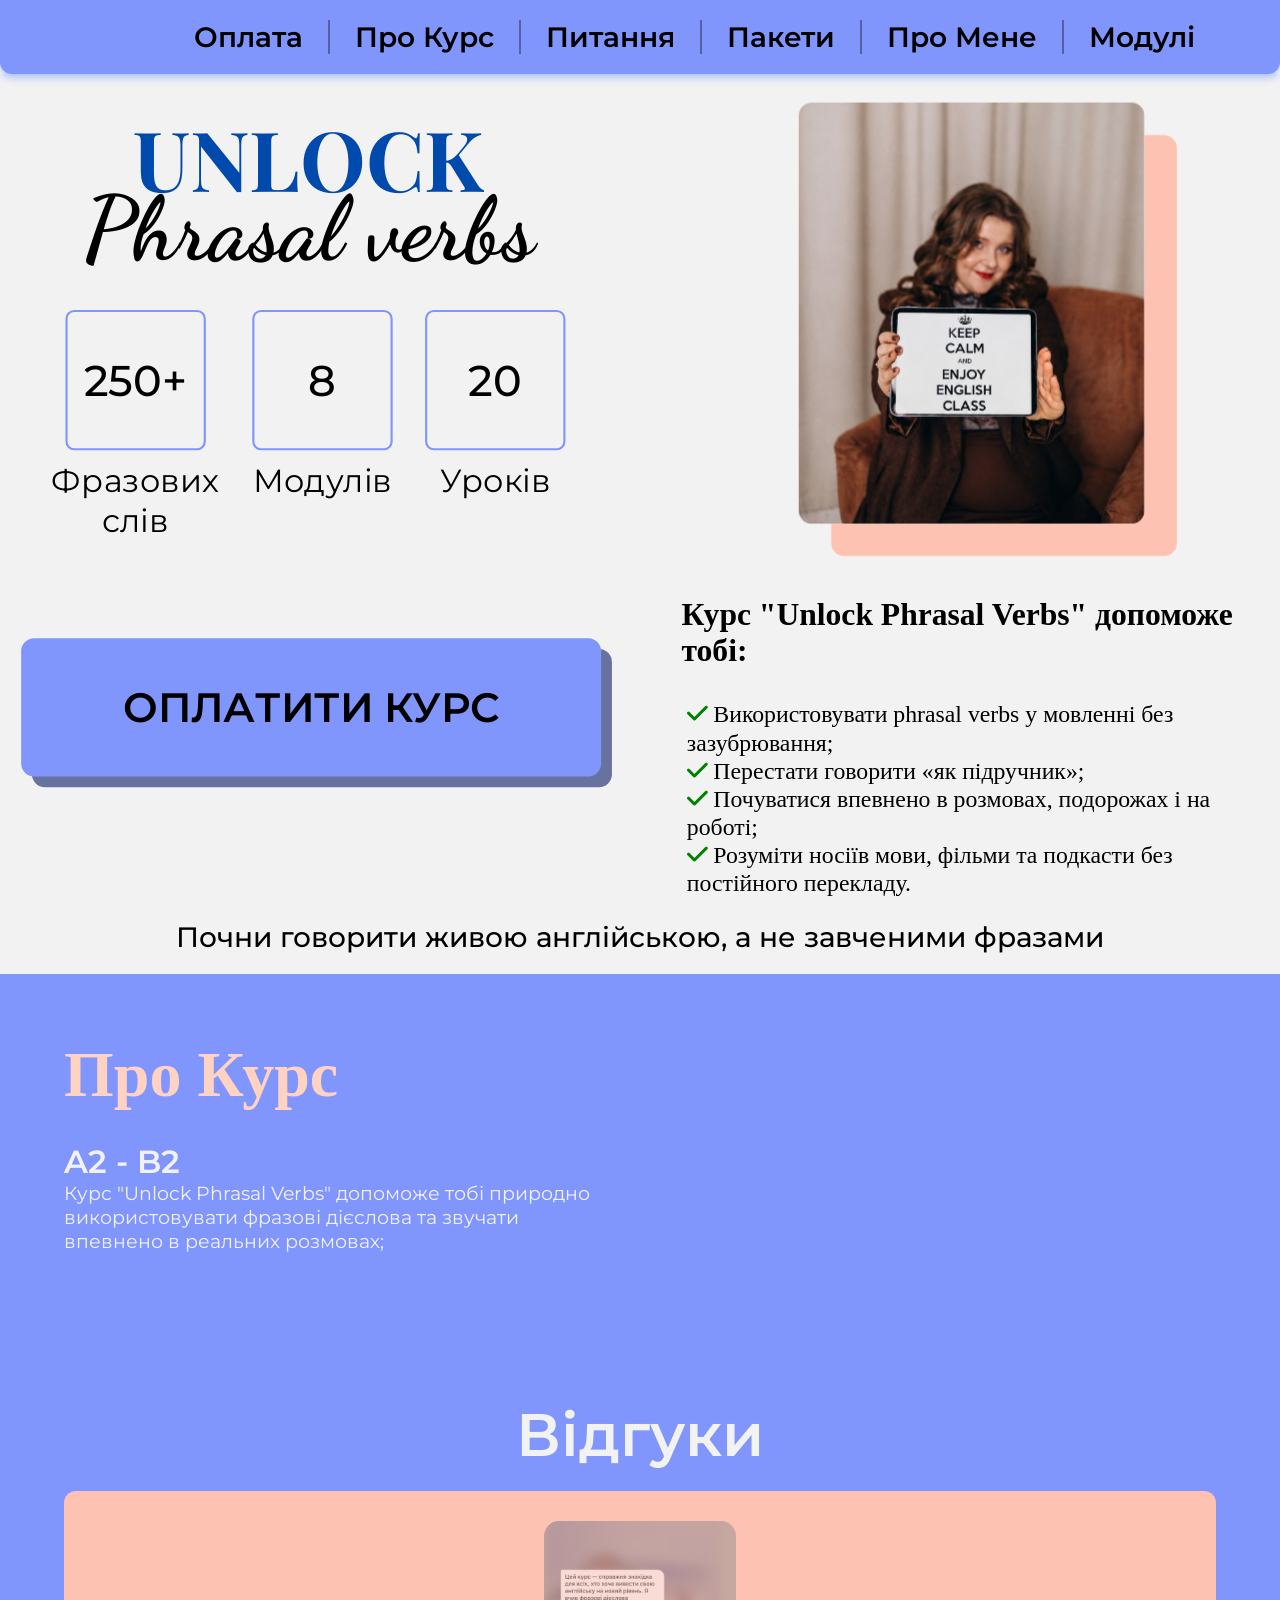
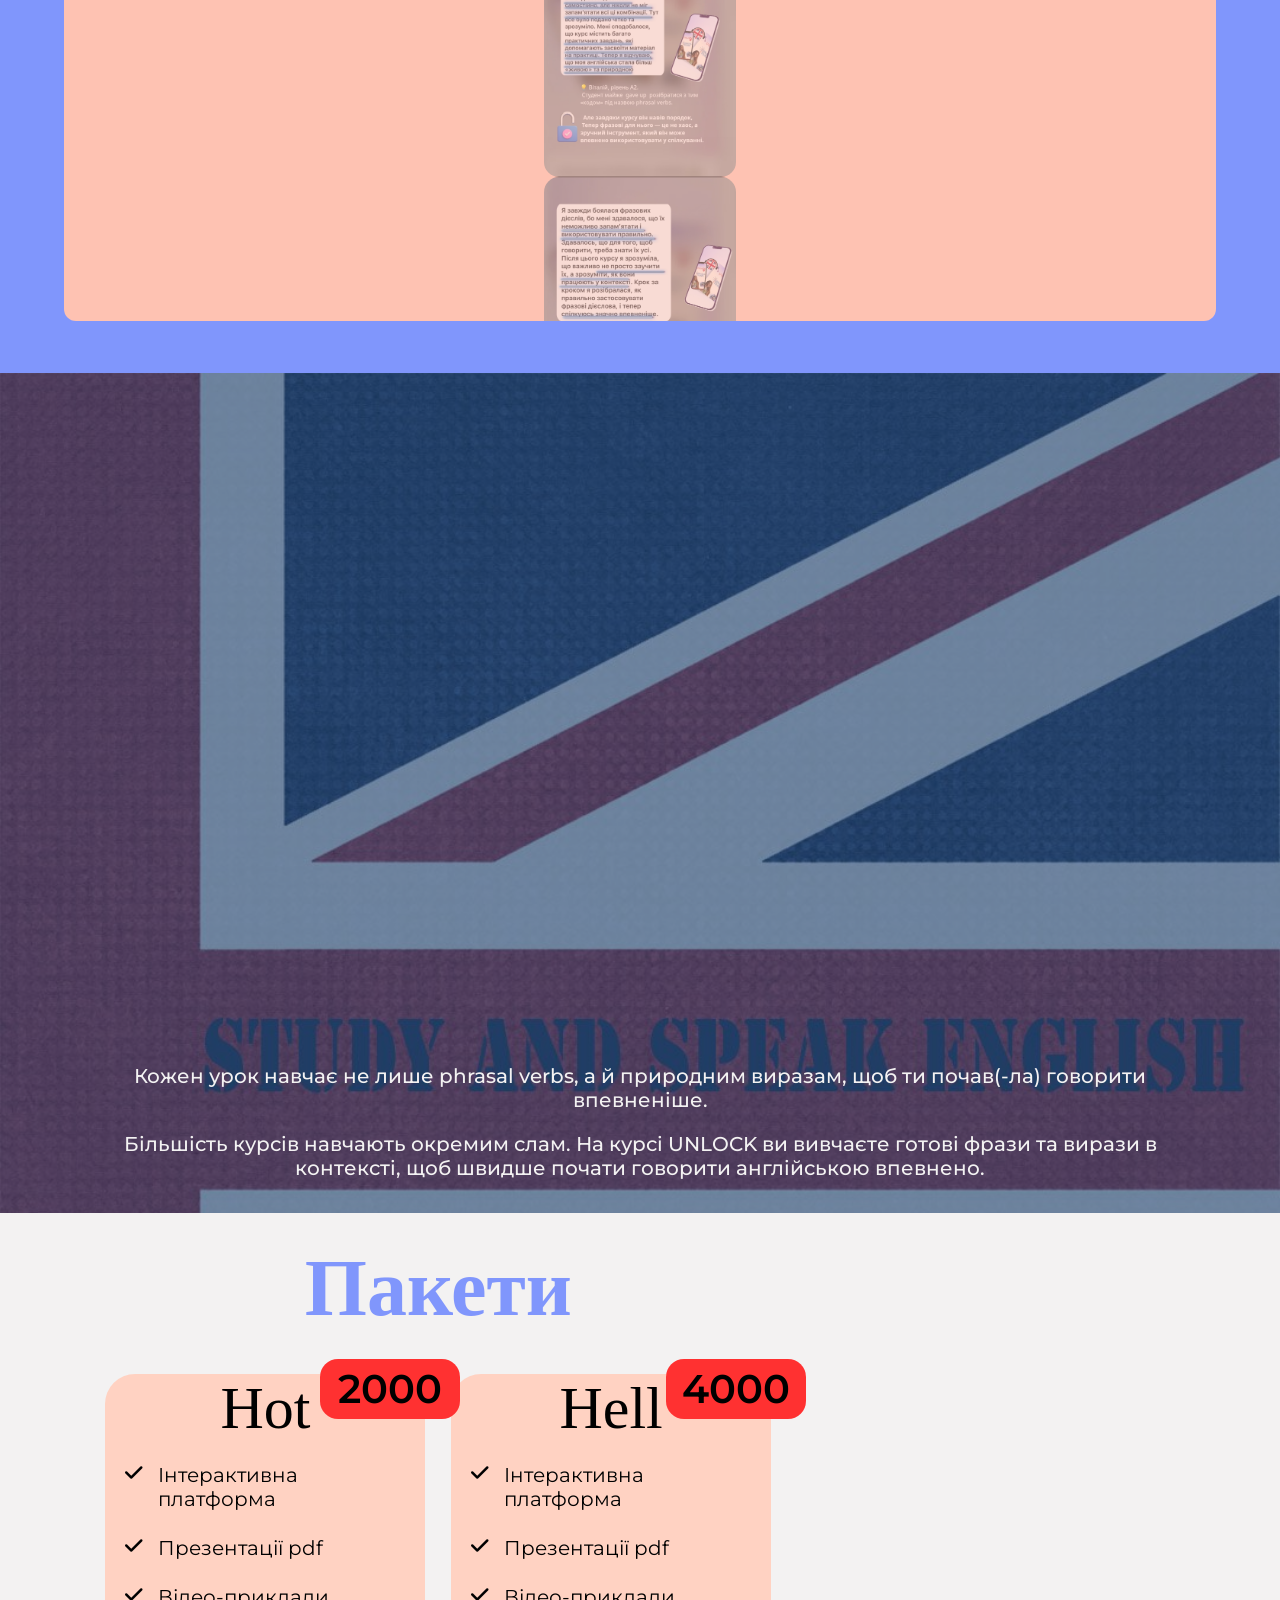
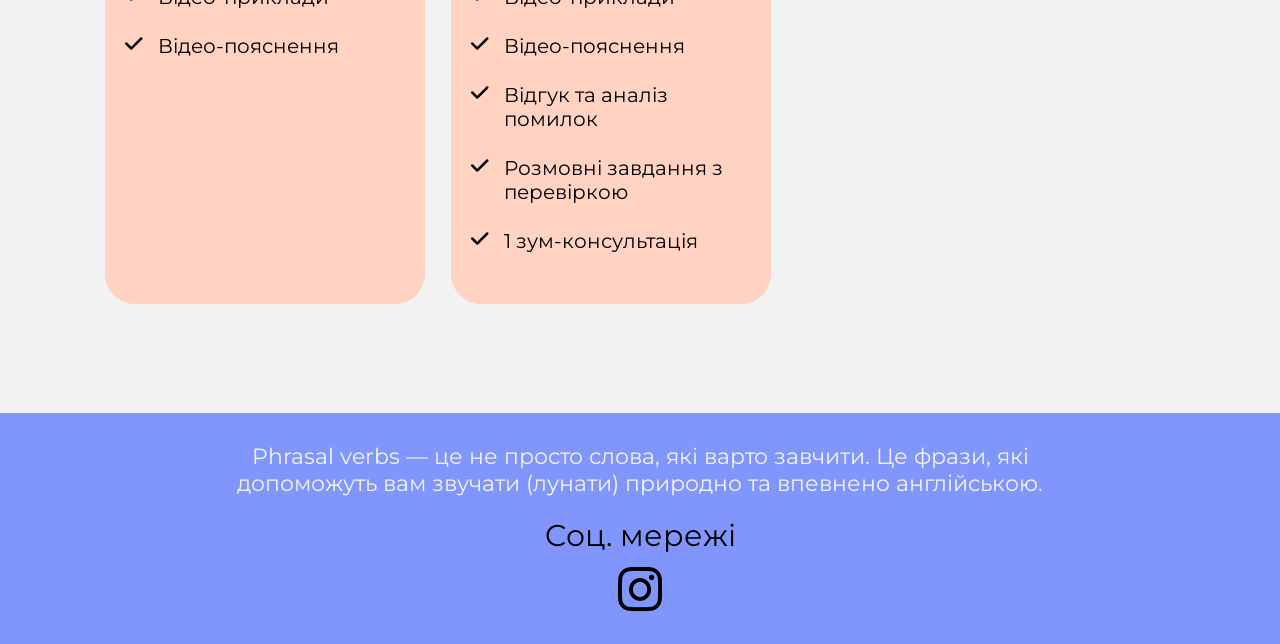
==== index.html @ 9c7db697 "updata" ====
<!DOCTYPE html>
<html lang="en">
    
<head>
  <link rel="stylesheet" href="https://cdnjs.cloudflare.com/ajax/libs/font-awesome/6.5.2/css/all.min.css">
    <meta charset="UTF-8">
    <meta name="viewport" content="width=device-width, initial-scale=1.0">
    <title>UNLOCK</title>
   <link rel="stylesheet" href="style.css">
</head>
<body>
<header> 
  <div class="container"> 
    <nav class="navbar"> 
      <button class="menu-toggle" id="menuToggle"><i class="fa-solid fa-bars"></i></button> 
      <div class="nav-menu" id="navMenu"> 
        <div class="oplata">Оплата</div> 
        <a class="procors" href="#selection2">Про Курс</a> 
        <a class="chastput" href="#selection3">Питання</a> 
        <a class="packet" href="#selection4">Пакети</a> 
        <a href="#" class="promene" id="openModal">Про Мене</a> 
        <a href="#" class="moduli" id="openModal2">Модулі</a> 
      </div> 
    </nav> 
    <div class="menu-overlay"></div>
  </div> 
</header> 


<div class="modal" id="modal"> 
  <div class="modal-content"> 
    <button class="modal-close"><i class="fa-regular fa-circle-xmark"></i></button>
    <div class="nyalo">
    <div class="content-text"> 
      <h1>Про мене:</h1> 
      <p>Мене звати Лариса.</p> 
      <p>І я:</p> 
      <ul> 
        <li>Сертифікований викладач CELTA;</li> 
        <li>Маю 10 років досвіду.</li> 
      </ul> 
    </div> 
    <div class="content-img"> 
      <img src="img/IMG_6283.JPG" alt="photo"> 
    </div> 
    </div>
  </div> 
</div> 
<div class="modal" id="modal2"> 
  <div class="modals-cours">
    <button class="modal-close"><i class="fa-regular fa-circle-xmark"></i></button>
    <h1>Модулі курсу</h1> 
    <div class="ModalPhrasal-verbs"> 
      <div class="L"> 
        <div class="block"> 
          <div class="icon">
            <i class="fa-solid fa-crosshairs"></i>
          </div> 
          <div class="texting"> 
            <p class="zagolovok">Знайомство з Phrasal verbs</p> 
            <ol> 
              <li>What are phrasal verb?</li> 
            </ol> 
          </div> 
        </div> 
        <div class="block"> 
          <div class="icon"><i class="fa-solid fa-people-group"></i></div>
           <div class="texting"> 
            <p class="zagolovok">Socializing</p> 
            <ol> 
              <li>inviting and turning sb down like</li> 
              <li>“Заскочити”</li> <li>Revision</li> 
            </ol> </div> </div> <div class="block"> 
              <div class="icon"><i class="fa-solid fa-bus"></i></div> 
              <div class="texting"> 
                <p class="zagolovok">Transport</p> 
                <ol> 
                  <li>Give me a lift and decrease me there</li> 
                  <li>It drives me crazy</li> <li>Revision</li> 
                </ol> 
              </div> 
            </div> 
            <div class="block"> 
              <div class="icon"><i class="fa-solid fa-plane-departure"></i></div>
               <div class="texting"> 
                <p class="zagolovok">Travelling</p> 
                <ol> 
                  <li>Sick and tired</li> 
                  <li>Hit the road</li> 
                  <li>Get away</li> 
                  <li>Dictionary. Review.</li> 
                </ol> 
              </div> 
            </div> 
          </div> 
          <div class="R"> 
            <div class="block"> 
              <div class="icon"><i class="fa-solid fa-people-carry-box"></i></div> 
              <div class="texting"> 
                <p class="zagolovok">Relationships</p> 
                <ol> 
                  <li>Big day</li> 
                  <li>American perspective</li> 
                  <li>Hit it off</li> 
                  <li>Revision</li> 
                </ol> 
              </div> 
            </div> 
            <div class="block"> 
              <div class="icon"><i class="fa-solid fa-calendar"></i></div> 
              <div class="texting"> 
                <p class="zagolovok">Daily life</p> 
                <ol> 
                  <li>Daily life</li> 
                </ol> 
              </div> 
            </div> 
            <div class="block"> 
              <div class="icon"><i class="fa-solid fa-briefcase"></i></div> 
              <div class="texting"> 
                <p class="zagolovok">Business</p> 
                <ol> 
                  <li>Set up a meeting like a pro</li> 
                  <li>Let’s go over/through it</li> 
                  <li>Do you have a problem?</li> 
                  <li>Let’s call it a day</li> 
                  <li>Revision</li> 
                </ol> 
              </div> 
            </div> 
            <div class="block"> 
              <div class="icon"><i class="fa-solid fa-pen"></i></div> 
              <div class="texting"> 
                <p class="zagolovok">Short test</p> 
                <p class="testi">Тести за модулями та Progress Check</p> 
              </div> 
            </div> 
          </div> 
        </div> 
      </div> 
    </div>

 <section class="hero">
 <div class="div1"> 
  
 <div class="left">
   <div class="title">
    <h1 class="UNLOCK"> UNLOCK </h1>
    <h2 class="Phrasal">Phrasal verbs</h2>
  </div>

    
 <div class="card">
    <div class="slova">
      <div class="num"><p>250+</p></div>
      <p class="tekstnum"> Фразових <br> слів </p>
    </div>
  
    <div class="moduliv"> 
      <div class="num">8</div>
       <p>Модулів</p>
    </div>
   
    <div class="urokiv"> 
      <div class="num">20</div>
       <p>Уроків</p>
    </div>
 </div>
 <button>ОПЛАТИТИ КУРС</button>
</div>
<div class="right">
<div class="photo-box">
    <img src="img/photo_2026-08-03_16-48-29.jpg" alt="photo" class="photo">
</div>

 <div class="dopomoga">
   <h3>Курс "Unlock Phrasal Verbs" допоможе тобі:</h3>
   <p><i class="fa-solid fa-check"></i> Використовувати phrasal verbs у мовленні без зазубрювання;<br>
<i class="fa-solid fa-check"></i> Перестати говорити «як підручник»;<br>
<i class="fa-solid fa-check"></i> Почуватися впевнено в розмовах, подорожах і на роботі;<br>
<i class="fa-solid fa-check"></i> Розуміти носіїв мови, фільми та подкасти без постійного перекладу. </p>
 </div>
</div>
</div> 
<p class="gov">Почни говорити живою англійською, а не завченими фразами</p>
 </section>


<section class="herro" >
 <div class="div2" id="selection2">
<div class="direction">

  <div class="text">
   <h1>Про Курс</h1>
   <p class="AB">A2 - B2</p>
   <p class="cur"> Курс "Unlock Phrasal Verbs" допоможе тобі природно використовувати фразові дієслова та звучати впевнено в реальних розмовах;</p>

   
 </div>


 <div class="rit">

   <div class="gorizont1">

      <div class="kv">
        <p>Не просто вивчай phrasal verbs — проживи їх у захопливих історіях і запам’ятай через контекст.</p>
      </div>
 
      <div class="kv">
        <p>Вчи phrasal verbs у реальному контексті: через діалоги, ситуації та фрази, які ти зможеш використовувати щодня.</p>
      </div>
   </div>
  
   <div class="gorizont2">

      <div class="kv">
       <p>Зрозуміла структура уроків + регулярне повторення, щоб phrasal verbs не просто запам’яталися, а стали твоїм інструментом для впевненого спілкування.</p>
      </div>

      <div class="kv">
       <p>Практичні вправи на зручній інтерактивній платформі аудіювання та розмовні завдання, щоб не просто вивчити phrasal verbs, а почати ними користуватися.</p>
      </div>
   </div>
 </div>
 </div>
    
<div class="vidguk"><p>Відгуки</p></div>
<div class="swiper-container">

    <div class="swiper">

        <div class="swiper-wrapper">

            <div class="swiper-slide">
                <img src="img/photo_2026-08-04_15-45-41.jpg" alt="photo">
            </div>

            <div class="swiper-slide">
                <img src="img/photo_2026-08-04_15-45-45.jpg" alt="photo">
            </div>

            <div class="swiper-slide">
                <img src="img/photo_2026-08-04_15-45-48.jpg" alt="photo">
            </div>

            <div class="swiper-slide">
                <img src="img/photo_2026-08-04_15-45-51.jpg" alt="photo">
            </div>

            <div class="swiper-slide">
                <img src="img/photo_2026-08-04_15-45-54.jpg" alt="photo">
            </div>

            <div class="swiper-slide">
                <img src="img/photo_2026-08-04_15-45-57.jpg" alt="photo">
            </div>

            <div class="swiper-slide">
                <img src="img/photo_2026-08-04_15-45-59.jpg" alt="photo">
            </div>

            <div class="swiper-slide">
                <img src="img/photo_2026-08-04_15-46-02.jpg" alt="photo">
            </div>

        </div>

        <div class="swiper-pagination"></div>

        <div class="swiper-button-prev"></div>
        <div class="swiper-button-next"></div>

    </div>

</div>

<div class="image-overlay">
    <img src="" id="bigImage">
</div>


 </div> 
</section>

<section class="banner">
 <div class="overlay" id="selection3">
 
  <p class="chasti">Питання - Відповідь</p>

   <div class="pitanna">
    
    
       <div class="leftt">
          

          <p class="vopros">❓ Скільки триває курс?</p>
           <p class="otvet">Ти сам(-а) обираєш темп навчання. Хтось проходить курс за кілька тижнів, а хтось навчається поступово, поєднуючи його з роботою чи навчанням. </p>
          <p class="vopros"> ❓ Чи буде доступ назавжди?</p>
           <p class="otvet">Доступ до курсу 1 рік . Усі матеріали курсу можна завантажити, щоб мати їх під рукою навіть без доступу до платформи.</p>
          <p class="vopros">❓ Який рівень потрібен?</p>
           <p class="otvet">Курс створений для студентів рівня A2–B2. Якщо ти вже знаєш базову граматику, але хочеш звучати природніше та впевненіше, цей курс для тебе.</p>
          </div>

      <div class="rightt">
        <p class="vopros">❓ Чи можна навчатися з телефону?📱 </p>
         <p  class="otvet">Так!  Ви можете проходити навчання зі смартфона у будь-який зручний час. Усі уроки, відео та навчальні матеріали доступні з мобільного пристрою, тож ви зможете навчатися вдома, у дорозі чи під час перерви.</p>
        <p class="vopros">❓Чим цей курс відрізняється від звичайного списку phrasal verbs?</p>
         <p  class="otvet">Менше зубріння — більше живої англійської.</p> 
         <p  class="otvet">Кожне фразове дієслово подається в контексті, із прикладами, поширеними помилками, асоціаціями та практичними вправами, щоб ти почав(-ла) використовувати його в мовленні.</p> 

      </div>
   </div>

   <div class="otdelno">
    <p>Кожен урок навчає не лише phrasal verbs, а й природним виразам, щоб ти почав(-ла) говорити впевненіше. </p>
     <p>Більшість курсів навчають окремим слам. На курсі UNLOCK ви вивчаєте готові фрази та вирази в контексті, щоб швидше почати говорити англійською впевнено.</p>
  </div>


 </div>
</section>


<section class="dominoshka">
  <div class="div3" id="selection4">
    
<div class="paketiki">
  <h1>Пакети</h1>
 
  <div class="hothell">

  <div class="relative"> 
   <div class="number">
        <p>2000</p>
      </div>
 
    <div class="cart">
     
    <p class="nazvanie">Hot</p>

    <ul class="spisok">
      <li><i class="fa-solid fa-check"></i>Інтерактивна платформа</li>
      <li><i class="fa-solid fa-check"></i>Презентації pdf</li>
      <li><i class="fa-solid fa-check"></i>Відео-приклади</li>
      <li><i class="fa-solid fa-check"></i>Відео-пояснення</li>
  
    </ul>
    </div>
</div>


  <div class="relative">
  <div class="number">
        <p>4000</p>
      </div>

      <div class="cart">
      
    <p class="nazvanie">Hell</p>

    <ul class="spisok">
      <li><i class="fa-solid fa-check"></i>Інтерактивна платформа</li>
      <li><i class="fa-solid fa-check"></i>Презентації pdf</li>
      <li><i class="fa-solid fa-check"></i>Відео-приклади</li>
      <li><i class="fa-solid fa-check"></i>Відео-пояснення</li>
      <li><i class="fa-solid fa-check"></i>Відгук та аналіз помилок</li>
      <li><i class="fa-solid fa-check"></i>Розмовні завдання з перевіркою</li>
      <li><i class="fa-solid fa-check"></i>1 зум-консультація</li>
    </ul>
  </div>
</div>


  </div>
</div>

  <div class="pidhod">
   <p>Підходить для:</p>
   <ul>
     <li>Тих, хто хоче<span> вільніше говорити та краще розуміти англійську</span> в реальному житті;</li>
     <li>✈️  Тих, хто живе або планує жити в англомовній країні і хоче впевнено спілкуватися в повсякденних ситуаціях; </li>
     <li>🌍 Тих, хто любить подорожувати й хоче перестати перекладати кожне речення в голові, натомість почати говорити легко й природно;</li>
     <li>Тих, хто хоче розуміти й використовувати фразові дієслова без зубріння.</li>
   </ul>

  </div>


  </div>
</section>

  <footer>
    <p class="kinej">Phrasal verbs — це не просто слова, які варто завчити. Це фрази, які допоможуть вам звучати (лунати) природно та впевнено англійською.</p>
    <p class="social">Cоц. мережі</p>
<a href="https://www.instagram.com/english_with_larka?igsh=MWYyb3pnY2UweHJxdQ%3D%3D&utm_source=qr"><i class="fa-brands fa-instagram"></i></a>

  </footer>

</div> 
<link
  rel="stylesheet"
  href="https://cdn.jsdelivr.net/npm/swiper@12/swiper-bundle.min.css"
/>
<script src="https://cdn.jsdelivr.net/npm/swiper@12/swiper-bundle.min.js"></script>

<script>
const modals = document.querySelectorAll('.modal');
const closeButtons = document.querySelectorAll('.modal-close');

closeButtons.forEach(button => {
    button.addEventListener('click', () => {
        const modal = button.closest('.modal');
        modal.style.display = 'none';
    });
});
</script>





<script src="script.js"></script>
</body>

</html>
---- style.css ----
html {
    scroll-behavior: smooth;
}
html,
body {
    overflow-x: clip;
}

@font-face {
  font-family: "Playfair";
    src: url("fonts/PlayfairDisplay-VariableFont_wght.ttf") format("truetype");
}
@font-face{
  font-family:"Arizonia"; 
  src: url("fonts/Arizonia-Regular.ttf") format("truetype");
}
@font-face {
    font-family:"KolkerBrush" ;
    src: url("fonts/KolkerBrush-Regular.ttf") format("truetype");
}
@font-face {
    font-family:"DancingScript" ;
    src: url("fonts/DancingScript-VariableFont_wght.ttf") format("truetype");
}
@font-face {
    font-family:"Montserrat";
    src: url("fonts/Montserrat-VariableFont_wght.ttf") format("truetype");
}

*{
        margin: 0;
        padding: 0;
        box-sizing: border-box;
}

.container{
    max-width: 1200px;
    margin: 0 auto;
    padding: 0 20px;
    
}



header {
 z-index: 2000;   
 width: 100%;   
 background-color: #8096fc;
 position: sticky;
 top: 0;
 box-shadow:0 3px 10px #a1b7f9 ;
border-radius: 0 0 12px 12px;
}

.navbar {
    width: 100vw;
    margin-left: calc(50% - 50vw);
    padding: 20px 60px;
    
    font-family: "Montserrat";
    font-weight: 600;
    font-size: 28px;

    display: flex;
    justify-content: flex-end;
    align-items: center;
}
.procors{
text-decoration: none;
color: #000;
}
.chastput{
text-decoration: none;
color: #000;    
}
.packet{
text-decoration: none;
color: #000;        
}
.promene{
text-decoration: none;
color: #000;      
}
.moduli{
text-decoration: none;
color: #000;       
}
.nav-menu a,
.nav-menu .oplata {
    padding: 0 25px;
    border-left: 2px solid rgba(0, 0, 0, 0.35);
    transition: color 0.25s ease, text-shadow 0.25s ease;
}
.nav-menu a:hover,
    .nav-menu .oplata:hover {
        color: #004aad;
        text-shadow: 0 0 8px rgba(0, 74, 173, 0.35);
    }
.nav-menu .oplata {
    border-left: none;
}

.modals-cours{
    box-sizing: border-box;
    width: 1000px;
    max-width: calc(100vw - 40px);

    background-color: #004aad;
    padding: 30px 70px;
    border-radius: 20px;

    display: flex;
    flex-direction: column;
    gap: 30px;

    max-height: calc(100vh - 40px);
    overflow-y: auto;
}
.modals-cours h1{
color: #ffd2c2;   
font-family: none; 
font-size: clamp(40px, 5vw, 80px);

}
.ModalPhrasal-verbs{
display: flex;
justify-content: space-between;
color: #f3f2f2;

}
.L,
.R{
display: flex;  
flex-direction: column;    
gap: 20px;  
width: 48%;  
}
.block{
display: flex; 
justify-content: space-between;   
align-items: center;
gap: 20px;
}
.icon{
flex-shrink: 0;
font-size: 50px;
}
.testi{
font-weight:400;     
}
.texting {
flex: 1;
}
.zagolovok{
font-size: clamp(20px, 2vw, 30px);
font-weight:700;
}
.texting ol{
font-size: clamp(16px, 1.5vw, 20px);    
font-weight:400;  
padding-left: 30px; 
}
@media (max-width: 900px) { 
    .modals-cours { 
        width: 100%; 
        max-width: 500px; 
        max-height: calc(100vh - 20px); 
        padding: 20px; 
        border-radius: 16px; 
        gap: 20px; 
        overflow-y: auto; 
    } 
    .modals-cours h1 { 
        font-size: 38px; 
        margin: 0; 
        text-align: left; 
    }  
    .ModalPhrasal-verbs { 
        display: flex; 
        flex-direction: column; 
        justify-content: flex-start; 
        align-items: stretch; 
        gap: 20px; 
        color: #f3f2f2; 
    } 
    .L, .R { 
        width: 100%; 
        display: flex; 
        flex-direction: column; 
        gap: 20px; 
    } 
    .block { 
        width: 100%; 
        display: flex; 
        justify-content: flex-start; 
        align-items: flex-start; 
        gap: 12px; 
    } 
        .icon { 
            flex-shrink: 0;
            font-size: 28px; 
            width: 35px; 
            text-align: center; 
        } 
        .texting { 
            flex: 1; 
            min-width: 0; 
        } 
        .zagolovok { 
            font-size: 21px; 
            margin: 0 0 6px; 
        } 
        .texting ol { 
            font-size: 17px; 
            margin: 0;
             
            padding-left: 20px; 
        } 
        .testi { 
            font-size: 17px;
             margin: 0; } }



.modal{
    position: fixed;
    inset: 0;

    background-color: rgba(0, 0, 0, 0.4);
    backdrop-filter: blur(8px);

    display: none;

    justify-content: center;
    align-items: center;

    z-index: 3000;

  
    padding: 20px;
    box-sizing: border-box;
    
}
.modal-content {
    box-sizing: border-box;
    width: 1000px;

    background-color: #004aad;
    max-width: calc(100vw - 40px);
    max-height: calc(100vh - 40px);

    padding: 50px 80px;
    border-radius: 20px;

    position: relative;

    display: flex;
    justify-content: space-between;
    align-items: center;

    overflow-y: auto;
}
.modal-content img {
    width: 100%;
    max-width: 400px;
    height: auto;
    border-radius: 15px;
    box-shadow: 20px 20px 0 #ffd2c2;
}
.content-text h1 {
    font-family: none;
    color: #ffd2c2;
    font-size: 80px;
    padding-bottom: 60px;
}
.content-text p {
    font-size: 40px;
    color: #f3f2f2;
    font-weight: 500;
}
.content-text li {
    font-size: 40px;
    color: #f3f2f2;
    font-weight: 400;
    padding: 15px;
    padding-left: 10px;
}
.content-text ul {
    margin-left: 40px;
}
    .nyalo{
        display: flex;
        justify-content: space-between;
         padding: 30px;
    }
.menu-toggle {
    display: none;
}
.nav-menu {
    display: flex;
    align-items: center;
    gap: 0;
}
.menu-overlay {
    display: none;
}
.menu-toggle:hover,
.menu-toggle:active {
    transform: none;
    box-shadow: none;
    background: none;
}
@media (max-width: 900px) {
    .navbar {
        justify-content: flex-end;
        padding: 15px 30px;
    }
    .menu-toggle {
        display: block;
        background: none;
        border: none;
        box-shadow: none;
        width: auto;
        height: auto;
        margin: 0;
        padding: 0;
        font-size: 30px;
        color: #000;
        cursor: pointer;
        z-index: 4000;
    }
   .nav-menu {
    position: fixed;
    top: 0;
    right: 0;
    left: auto;

    width: 280px;
    max-width: 85vw;
    height: 100vh;

    box-sizing: border-box;

    background-color: #8096fc;

    display: flex;
    flex-direction: column;
    align-items: stretch;

    gap: 0;
    padding: 100px 30px 30px;

    z-index: 3500;

    transform: translateX(100%);
    transition: transform 0.35s ease;

    overflow-y: auto;
}
.nav-menu a,
.nav-menu .oplata {
    width: 100%;
    padding: 18px 0;
    border-left: none;
    border-bottom: 2px solid rgba(0, 0, 0, 0.35);
}
.nav-menu .oplata {
    border-bottom: 2px solid rgba(0, 0, 0, 0.35);
}
.nav-menu .moduli {
    border-bottom: none;
}
    .nav-menu.active {
        transform: translateX(0);
    }
    .menu-overlay {
        display: block;
        position: fixed;
        inset: 0;

        background: rgba(0, 0, 0, 0.45);

        opacity: 0;
        visibility: hidden;

        transition: 0.35s ease;

        z-index: 3000;
    }
    .menu-overlay.active {
        opacity: 1;
        visibility: visible;
    }
}
@media (max-width: 900px) {
    .modal {
        padding: 10px;
    }
    .modal-content {
        width: 100%;
        max-width: 500px;
        max-height: calc(100vh - 20px);

        padding: 20px;
        border-radius: 16px;

        display: block;
        overflow-y: auto;
    }
    .content-text h1 {
        font-size: 42px;
        padding-bottom: 15px;
        margin: 0;
        display: inline-block;
    }
    .modal-content img {
        width: 100%;
        max-width: 400px;
        height: auto;
        object-fit: cover;

        border-radius: 10px;
        box-shadow: 8px 8px 0 #ffd2c2;
    }
    .content-img {
        width: 100%;
        display: flex;
        justify-content: center;
        margin: 20px 0;
    }
    .content-text p {
        font-size: 21px;
        margin: 10px 0;
    }
    .content-text li {
        font-size: 19px;
        padding: 5px 0;
    }
    .content-text ul {
        margin-left: 15px;
        padding-left: 20px;
    }
    .nyalo{
    gap: 20px;    
    }
}
@media (max-width: 500px) and (orientation: portrait) {
    .modal {
        padding: 8px;
    }
    .modal-content {
        max-height: calc(100vh - 16px);
        padding: 15px;
    }
    .content-text h1 {
        font-size: 34px;
    }
    .modal-content img {
        width: auto;
        height: 600px;
        box-shadow: 6px 6px 0 #ffd2c2;
         padding: 30px;
    }
.nyalo {
    display: flex;
    justify-content: space-between;
    align-items: center;
    gap: 60px;
    width: 100%;
}
.content-text {
    flex: 1;
    min-width: 0;
}
.content-img {
    flex: 0 1 450px;
    display: flex;
    justify-content: center;
    align-items: center;
}
.modal-content img {
    display: block;

    width: 100%;
    max-width: 450px;
    height: auto;

    border-radius: 15px;
    box-shadow: 20px 20px 0 #ffd2c2;

    object-fit: cover;
}
    .content-text p {
        font-size: 18px;
    }
    .content-text li {
        font-size: 17px;
        padding: 4px 0;
    }
    .content-text ul {
        margin-left: 5px;
        padding-left: 18px;
    }
}
@media (max-width: 900px) and (orientation: landscape) {

    .modal {
        padding: 8px 15px;
    }

    .modal-content {
        max-height: calc(100vh - 16px);
        padding: 15px 25px;
    }

    .content-text h1 {
        font-size: 36px;
        padding-bottom: 10px;
    }

    .modal-content img {
        width: 90px;
        height: 110px;
    }

    .content-text p {
        font-size: 19px;
        margin: 6px 0;
    }

    .content-text li {
        font-size: 17px;
        padding: 3px 0;
    }
}
.modal {
    animation: modalBg 0.3s ease;
}

.modal-content,
.modals-cours {
    animation: modalOpen 0.35s ease;
}
@keyframes modalBg {
    from {
        opacity: 0;
    }
    to {
        opacity: 1;
    }
}
@keyframes modalOpen {
    from {
        opacity: 0;
        transform: scale(0.92);
    }

    to {
        opacity: 1;
        transform: scale(1);
    }
}


.modal-content,
.modals-cours {
    position: relative;
}

.modal-close {
    position: absolute;
    top: 20px;
    right: 20px;

    width: 45px;
    height: 45px;

    padding: 0;
    margin: 0;

    border: none;
    background: transparent;
    box-shadow: none;

    color: #ffd2c2;
    font-size: 42px;
    font-weight: 300;
    line-height: 45px;

    cursor: pointer;

    z-index: 20;

    transition: 
        color 0.2s ease,
        transform 0.2s ease;

}

.modal-close:hover {
    color: #ffffff;
    transform: rotate(90deg);
    box-shadow: none;
}
.modals-cours {
    position: relative;
}

.modal-content {
    position: relative;
}
@media (max-width: 900px) {
    .modal-close {
        top: 8px;
        right: 10px;

        width: 40px;
        height: 40px;

        font-size: 32px;
    }
}





.div1 {
    width: 100%;
    max-width: 1800px;
    margin: 0 auto;
    padding: 0 clamp(30px, 5vw, 100px);
    box-sizing: border-box;

    display: grid;
    grid-template-columns: minmax(0, 1fr) minmax(0, 1fr);
    align-items: start;
    gap: clamp(50px, 6vw, 120px);
}
.hero{
background-color: #f3f2f2;   
min-height: 100vh;
position: relative;
} 
.left {
    display: flex;
    flex-direction: column;
    align-items: center;
}

.right {
    display: flex;
    flex-direction: column;
    align-items: center;
    gap: clamp(25px, 3vw, 50px);
}
.left,
.right {
    width: 100%;
    min-width: 0;
    box-sizing: border-box;
}
.num{
 width: 130px;
 height: 130px;  

font-family: "Montserrat" ;  
font-size:40px;
font-weight: 500;

border:2px solid #8096fc;
border-width:2px;    
border-radius: 8px;  



 display: flex;
    justify-content: center;
    align-items: center;

}
.card {
    font-family: "Montserrat" ;  
    width: 100%;
    display: flex;
    justify-content: center;
    gap: 30px;
    margin-left: 0;
    margin-top: 25px;

    animation: cardFromLeft 1s ease-out both;
}
@keyframes cardFromLeft {
    from {
        opacity: 0;
        transform: translateX(-50px) scale(0.97);
    }

    to {
        opacity: 1;
        transform: translateX(0) scale(1);
    }
}
.slova,
.moduliv,
.urokiv {
    display: flex;
    flex-direction: column;
    align-items: center;
}
.tekstnum,
.moduliv p,
.urokiv p {
    margin-top: 10px;
    text-align: center;
    font-size: 30px;
}
.title {
    width: 100%;
    text-align: center;
}
.UNLOCK {
    width: 100%;
    margin-left: 0;
    margin-top: 0px;

    font-family: "Playfair";
    font-size: clamp(70px, 6vw, 110px);
    color: #004aad;

    display: block;
    text-align: center;
}
.Phrasal {
    width: 100%;
    margin-top: -35px;

    font-family: "DancingScript";
    font-size: clamp(75px, 6.5vw, 120px);

    text-align: center;
}
.dopomoga{
display: flex;
justify-content: flex-start;
flex-direction: column;

margin-left: 0px;
margin-top: 30px;

font-size: 25px;
}
.dopomoga p{
    font-size:22px ;
    margin-left: 5px;
   
}
.dopomoga i{
color: green; 

}
.dopomoga h3{
padding-bottom: 30px;    
}
button{
  background-color: #8096fc;  
  border: none;
  border-radius: 12px;
  box-shadow: 10px 10px 0 #68729f ;

  transition: 0.25s ease;

 display: flex;

 text-align: center;
 align-items: center;
 justify-content: center;


 font-weight: 600;
 font-family: "Montserrat" ;  

    width: min(42vw, 650px);
    height: clamp(110px, 10vw, 160px);
    font-size: clamp(35px, 3vw, 55px);

margin-top: 90px;
margin-left: 5px;
 
}
button:hover {
    transform: translateY(-4px);
    box-shadow: 10px 14px 0px #68729f;
    
}
button:active{
 transform: translateY(4px);
  box-shadow: 4px 4px 0px #68729f;
}
.photo-box {
    width: auto;
    min-height: 0;
    background: none;
    display: flex;
    justify-content: center;
    align-items: center;
    position: relative;
}

.photo {
    width: clamp(320px, 24vw, 450px);
    height: clamp(390px, 29vw, 540px);
    object-fit: cover;
    border-radius: 12px;
    position: relative;
    z-index: 1;
    transform: none;
    box-shadow: 30px 30px 0 #fec2b2;
}
.gov{
    font-family: "Montserrat";
    font-size: 35px;
    font-weight: 500;

    margin: 30px 30px 20px;
    text-align: left;
}  




.herro {
    position: relative;
    background-color: #8096fc;
    padding: clamp(50px, 5vw, 80px) 0 clamp(40px, 4vw, 60px);
}
.div2 {
    scroll-margin-top: 100px;
    width: 100%;
    max-width: 1800px;
    margin: 0 auto;
    padding: 0 clamp(30px, 5vw, 100px);
    box-sizing: border-box;
}
.direction {
    display: flex;
    justify-content: space-between;
    align-items: flex-start;
    gap: clamp(50px, 6vw, 120px);
}
.text {
    flex: 1;
    min-width: 0;
}
.text h1 {
    color: #ffd2c2;
    font-size: clamp(60px, 5vw, 90px);
}
.AB {
    font-family: "Montserrat";
    color: #f3f2f2;
    font-size: clamp(30px, 2.5vw, 45px);
    font-weight: 600;
    padding-top: 30px;
}
.cur {
    font-family: "Montserrat";
    font-size: clamp(18px, 1.5vw, 24px);
    color: #f3f2f2;
}
.rit {
    flex: 1;
    min-width: 0;
    display: flex;
    flex-direction: column;
    gap: clamp(10px, 1vw, 20px);

    opacity: 0;
    transform: translateX(60px);
    transition: opacity 1.2s ease, transform 1.2s ease;
}
.rit.show {
    opacity: 1;
    transform: translateX(0);
}
.kv {
    flex: 1;
    width: auto;
    min-height: clamp(150px, 12vw, 190px);
    box-sizing: border-box;

    border: 2px solid #004aad;
    border-radius: 12px;

    background-color: #004aad;
    color: #f3f2f2;

    font-family: "Montserrat";
    font-size: clamp(14px, 1.1vw, 18px);

    padding: clamp(15px, 1.5vw, 25px);

    display: flex;
    align-items: center;
    justify-content: center;
    text-align: center;
}
.gorizont2,
.gorizont1 {
    display: flex;
    gap: clamp(10px, 1vw, 20px);
}
.spani{
font-weight: 600;    
}
.vidguk{
  font-family: "Montserrat" ;  
 font-size: 60px;     
 color: #f3f2f2; 
 font-weight: 600;  
 display: flex;
 justify-content: center;
 padding-top: 40px;
}
.swiper,
.swiper-wrapper,
.swiper-slide{
    overflow:visible !important;
}
.swiper {
    width: 100%;
    max-width: 1300px;
    height: 400px;
    overflow: visible;
    box-sizing: border-box;
    margin:auto 0;

}
.swiper-wrapper { 
    align-items: center; 
    
}
.swiper-container {
    width: min(100%, 1300px);
    border-radius: 12px;
    background-color: #fec2b2;

    margin: 20px auto 0;
    padding-top: 30px;
    overflow: hidden;
}
.swiper-slide{
    display: flex;
    justify-content: center;
    align-items: flex-start;
    transition: .4s;
    opacity: .5;

}
.swiper-slide-active{
    opacity: 1;
    z-index: 2;
}
.swiper-slide-active img{
 transform: scale(1.12) translateY(-10px);
     transform-origin:center center;
}
.swiper-slide img {
    width: clamp(180px, 15vw, 240px);
    height: clamp(240px, 20vw, 310px);
    object-fit: cover;
    object-position: center;
    border-radius: 15px;
    transition: .4s;
}
.active-image {
    position: fixed;
    top: 50%;
    left: 50%;
    transform: translate(-50%, -50%) scale(1.4);
    z-index: 1000;
}
.blur {
    position: fixed;
    inset: 0;
    backdrop-filter: blur(12px);
    background: rgba(0,0,0,.5);
}
.image-overlay{
    position: fixed;
    inset: 0;
    display: none;
    justify-content: center;
    align-items: center;
    background: rgba(0,0,0,.5);
    backdrop-filter: blur(10px);
    z-index: 1000;
}
.image-overlay img{
    max-width: 80%;
    max-height: 80%;
    border-radius: 20px;
}
@media (max-width: 1200px) {
    .div2 {
        width: 100%;
        max-width: none;
        padding: 40px clamp(20px, 5vw, 60px);
    }
    .direction {
        flex-direction: column;
        align-items: center;
        gap: 45px;
    }
    .text {
        width: 100%;
        text-align: center;
    }
    .text h1 {
        font-size: clamp(55px, 9vw, 85px);
    }
    .AB {
        font-size: clamp(28px, 5vw, 40px);
        padding-top: 20px;
    }
    .cur {
        font-size: clamp(17px, 3vw, 22px);
    }
    .rit {
        width: 100%;
    }
    .gorizont1,
    .gorizont2 {
        width: 100%;
        display: flex;
        gap: clamp(12px, 3vw, 25px);
    }
    .kv {
        width: 50%;
        min-height: clamp(140px, 20vw, 190px);
        font-size: clamp(14px, 2vw, 18px);
        padding: clamp(15px, 3vw, 25px);
    }
    .vidguk {
        font-size: clamp(40px, 7vw, 60px);
        padding-top: 30px;
    }
    .swiper-container {
        width: 100%;
        max-width: 100%;
    }
    .swiper {
        width: 100%;
        max-width: 100%;
    }
}
@media (max-width: 600px) {
    .swiper {
        width: 100%;
        height: 300px;
    }

    .swiper-slide {
        width: 100% !important;
    }

    .swiper-slide img {
        width: 200px;
    }
}
.swiper-slide {
    display: flex !important;
    justify-content: center !important;
    align-items: center !important;
}

.swiper-slide img {
    margin: 0 !important;
    position: static !important;
}




.banner{
  background-image: url("img/c97ebd57f34691aad89e3b6593318b73.jpg"); 
  background-size: cover;
  background-position: 30% top;
  min-height: 840px;
  position: relative;
}
.overlay{
    position: absolute;
    inset: 0;

    background-color:rgba(20, 59, 111, 0.6);

    color: #f3f2f2;
    font-family: "Montserrat" ;  
    font-size: 15px;
   
    padding: 70px 40px;

    scroll-margin-top: 70px;
}
.chasti{
    padding: 0 50px;
    padding-bottom: 20px;

    font-size: 70px;
    font-family: none;
    font-weight: 600;
}
.pitanna{
display: flex;   
justify-content: space-between; 

padding: 0 80px;

font-family: "Montserrat" ;  
}
.leftt,
.rightt{
    width: 45%;
    max-width:45%;

    opacity: 0;
    transition: opacity 1.2s ease, transform 1.2s ease;
}
.chasti{
opacity: 0;
    transition: opacity 1.2s ease, transform 1.2s ease;
}
.leftt,
.chasti {
    transform: translateX(-70px);
}
.rightt {
    transform: translateX(70px);
}
.leftt.show,
.rightt.show,
.chasti.show {
    opacity: 1;
    transform: translateX(0);
}
.rightt{
text-align: right;    
}
.vopros{
 font-weight: 700; 
 font-size: 23px;  
 
 padding-top: 25px;
}
.otvet{
 font-size: 18px; 
 
  padding-top: 20px;
}
.otdelno{
    font-size: 20px;
    font-weight: 500;

    padding: 40px 80px 20px;

    position: relative;
    text-align: center;
}
.otdelno p{
      padding-top: 20px;
}
@media (max-width: 1200px){

    .banner {
        min-height: auto;
    }

    .overlay {
        position: relative;
        padding: 50px clamp(20px, 5vw, 60px);
    }

    .chasti {
        padding: 0 0 30px;
        font-size: clamp(45px, 8vw, 70px);
        text-align: left;
    }

    .pitanna {
        display: flex;
        flex-direction: column;
        padding: 0;

    }

    .leftt,
    .rightt {
        width: 100%;
        max-width: none;
        text-align: left;
    }

    .rightt {
        text-align: left;
    }
    .leftt,
    .rightt,
    .chasti {
        transform: translateX(-70px);
    }

    .vopros {
        font-size: clamp(20px, 3vw, 23px);
        padding-top: 20px;
    }

    .otvet {
        font-size: clamp(16px, 2.5vw, 18px);
        padding-top: 10px;
    }

    .otdelno {
        padding: 40px 0 20px;
        text-align: left;
        font-size: clamp(18px, 2.5vw, 20px);
    }

    .otdelno p {
        padding-top: 15px;
    }
}




.dominoshka{
min-height: 800px; 
 background-color: #f3f2f2;    
}
.div3{
    width: 100%;
    max-width: 1400px;
    margin: 0 auto;
    box-sizing: border-box;

    scroll-margin-top: 70px;
    padding: 30px 60px;

    display: flex;
    justify-content: space-between;
    align-items: flex-start;
    gap: 80px;
}
.paketiki{
    width: 65%;
    max-width: 850px;
    min-width: 0;
}
.paketiki h1{
color: #8096fc;    
font-size: 80px;

display: flex;
justify-content: center;

padding-bottom: 40px;
}    
.hothell{
display: flex;  
justify-content: space-between;  

gap: 20px;
}
.cart{
    position: relative;

    display: flex;
    flex-direction: column;

    background-color: #ffd2c2;
    border-radius: 30px;

    padding: 0 20px;
    box-sizing: border-box;

    width: 350px;
    min-height: 530px;
}
.nazvanie{
font-size: 65px ;

display: flex;
justify-content: center;

margin-bottom: 20px;
}
.spisok{
font-family: "Montserrat" ;  
font-size: 21px;

margin: 0;
padding: 0;
list-style: none;
}
.spisok li{
display: flex;  
gap: 15px;

margin-bottom:25px ;
}
.relative{
position:relative ;  
}
.number{
z-index: 500;
    position: absolute;

    right: -35px;
    top: -15px;

    background-color: #ff3131;
    border-radius: 18px;

    font-size: 40px;
    font-family: "Montserrat";
    font-weight: 600;

    min-height: 60px;
    min-width: 140px;

    box-sizing: border-box;

    display: flex;
    justify-content: center;
    align-items: center;
}
.pidhod{
    width: 30%;
    max-width: 400px;
    min-width: 0;

    padding-top: 30px;

    font-family: "Montserrat";
    font-size: 21px;

        opacity: 0;
    transform: translateX(70px);
    transition: opacity 1.2s ease, transform 1.2s ease;
}
.pidhod.show {
    opacity: 1;
    transform: translateX(0);
}
.pidhod span{
 font-weight: 600;   
}
.pidhod li{
padding-top: 20px;    
}
.pidhod p{
  font-size: 40px;   
  padding-bottom:80px ; 
}
@media (min-width: 1201px) {
.div3 {
        max-width: 1800px;
        padding-left: clamp(50px, 5vw, 100px);
        padding-right: clamp(50px, 5vw, 100px);
        gap: clamp(30px, 4vw, 80px);
    }

    .paketiki {
        width: 68%;
        max-width: none;
    }

    .pidhod {
        width: 32%;
        max-width: none;
        font-size: clamp(21px, 1.4vw, 25px);
    }

.hothell {
    display: flex;
    justify-content: center;
    gap: clamp(15px, 2vw, 30px);
}

    .cart {
        width: clamp(320px, 21vw, 400px);
        min-height: clamp(530px, 32vw, 600px);
    }

    .nazvanie {
        font-size: clamp(60px, 4vw, 75px);
    }

    .spisok {
        font-size: clamp(20px, 1.4vw, 24px);
    }
}
@media (max-width: 1200px) and (min-width: 601px) {
    .div3 {
        width: 100%;
        max-width: none;
        padding: 40px clamp(30px, 5vw, 70px);
        display: flex;
        flex-direction: column;
        align-items: center;
        gap: 40px;
    }

    .paketiki {
        width: 100%;
        max-width: 850px;
    }

    .paketiki h1 {
        font-size: clamp(55px, 7vw, 80px);
        padding-bottom: 30px;
    }

    .hothell {
        width: 100%;
        justify-content: center;
        gap: clamp(20px, 4vw, 50px);
    }

    .cart {
        width: clamp(280px, 35vw, 350px);
        min-height: 500px;
    }

    .pidhod {
        width: 100%;
        max-width: 850px;
        padding-top: 0;
        text-align: left;
    }

    .pidhod p {
        padding-bottom: 20px;
    }
}
@media (max-width: 600px) {
    .div3 {
        width: 100%;
        padding: 35px 20px;
        display: flex;
        flex-direction: column;
        align-items: center;
        gap: 35px;
    }

    .paketiki {
        width: 100%;
    }

    .paketiki h1 {
        font-size: clamp(45px, 13vw, 65px);
        padding-bottom: 25px;
    }

    .hothell {
        width: 100%;
        flex-direction: column;
        align-items: center;
        gap: 30px;
    }

    .cart {
        width: min(85vw, 320px);
        min-height: 0;
        padding: 0 18px 25px;
    }

    .nazvanie {
        font-size: clamp(45px, 13vw, 60px);
        margin-bottom: 15px;
    }

    .spisok {
        font-size: clamp(16px, 4.5vw, 20px);
    }

    .spisok li {
        margin-bottom: 18px;
        gap: 10px;
    }

    .number {
        right: -20px;
        top: -12px;
        min-width: 110px;
        min-height: 50px;
        font-size: 30px;
        border-radius: 14px;
    }

    .pidhod {
        width: 100%;
        max-width: none;
        padding-top: 0;
        text-align: left;
        font-size: clamp(16px, 4vw, 20px);
    }

    .pidhod p {
        font-size: clamp(28px, 8vw, 40px);
        padding-bottom: 15px;
    }

    .pidhod li {
        padding-top: 12px;
    }
}


footer{
    background-color: #8096fc;
    min-height: 180px;
    padding: 30px 40px;
    box-sizing: border-box;
}
.kinej{
    max-width: 900px;
    margin: 0 auto;

    font-size: 22px;
    font-family: "Montserrat";
    color: #f3f2f2;

    text-align: center;
}
.social{
font-size: 30px;
font-family: "Montserrat"; 

padding-top: 20px;
padding-bottom: 10px;

display: flex;
justify-content: center;
}
footer a{
color: #000;  
font-size: 50px;  

display: flex;
justify-content: center;
text-decoration: none;
}
@media (min-width: 1201px) {
    .hero {
        min-height: 100vh;
        display: flex;
        flex-direction: column;
        justify-content: flex-start;
        padding-top: 60px;
    }
    .div1 {
        transform: scale(1.08);
        transform-origin: center;
    }
.gov {
    width: 100%;
    max-width: 100%;
    box-sizing: border-box;
    margin: auto auto 20px;
    padding: 0 30px;
    text-align: center;
    font-size: clamp(22px, 2.2vw, 35px);
    transform: none;
}
    .dopomoga {
        margin-bottom: 50px;
    }
}
@media (max-width: 1200px) {
    .div1 {
        display: flex;
        flex-direction: column;
        align-items: center;
        width: 100%;
        max-width: none;
        padding: 40px clamp(20px, 5vw, 60px);
        gap: 50px;
    }
    .left,
    .right {
        width: 100%;
        max-width: none;
        display: contents;
    }
   .right {
    display: contents;
}
.photo {
    width: min(100vw, 650px);
    height: auto;
    aspect-ratio: 400 / 470;
    transform: translateY(30px);
    order: 1;
    margin: 0 auto;
    position: relative;
    z-index: 1;
  
}
.photo-box {
    width: calc(100% + 2 * clamp(20px, 5vw, 60px));
    margin-left: calc(-1 * clamp(20px, 5vw, 60px));
    min-height: 600px;
    background: #fec2b2;

    display: flex;
    justify-content: center;
    align-items: center;
    border-radius: 12px;
}
    .title {
        order: 2;
    width: 100%;
    text-align: center;
    transform: scale(1.15);
    transform-origin: center;
    }
    .UNLOCK {
        width: 100%;
        margin-left: 0;
        font-size: clamp(55px, 8vw, 90px);
        justify-content: center;
        text-align: center;
    }
    .Phrasal {
        width: 100%;
        font-size: clamp(60px, 9vw, 100px);
        text-align: center;
    }
.card {
    order: 3;
    width: 100%;
    display: flex;
    justify-content: center;
    flex-wrap: wrap;
    gap: clamp(25px, 4vw, 45px);
    margin: 25px 0 0;
}
.num {
    width: clamp(105px, 14vw, 155px);
    height: clamp(105px, 14vw, 155px);
    font-size: clamp(30px, 4vw, 44px);
}
.tekstnum,
.moduliv p,
.urokiv p {
    font-size: clamp(21px, 2.7vw, 32px);
}
    button {
        order: 4;
        width: min(700px, 90vw);
        height: clamp(90px, 12vw, 160px);
        margin: 30px auto 0;
        font-size: clamp(28px, 4vw, 52px);
    }
.dopomoga {
    order: 5;
    width: 100%;
    margin: 20px auto 0;
    text-align: center;
}
.gov {
    width: 100%;
    box-sizing: border-box;
    padding: 0;
    margin: 20px 0 0;
    font-size: clamp(22px, 3vw, 35px);
    text-align: center;
}
}
@media (max-width: 600px) and (orientation: portrait) {
    .num {
        width: 90px;
        height: 90px;
        font-size: 28px;
    }

    .card {
        gap: 15px;
        flex-wrap: nowrap;
    }
}
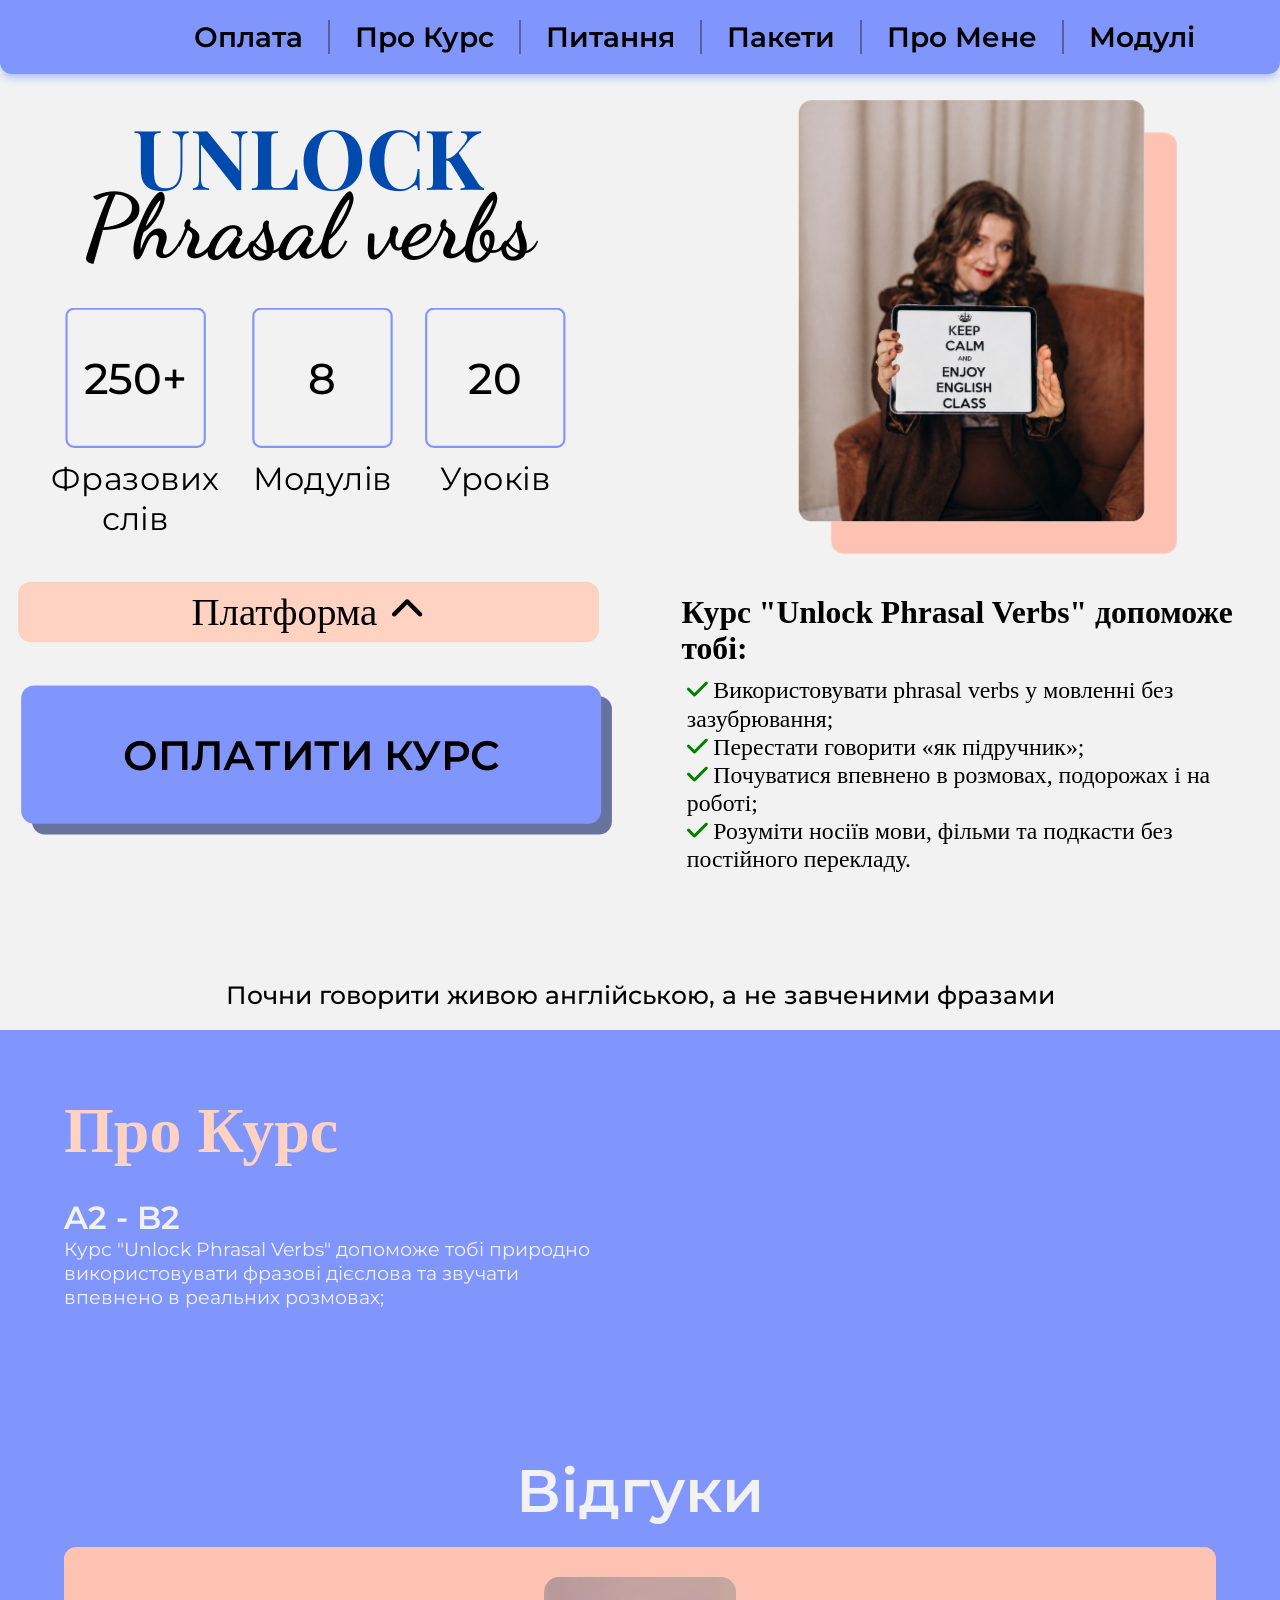
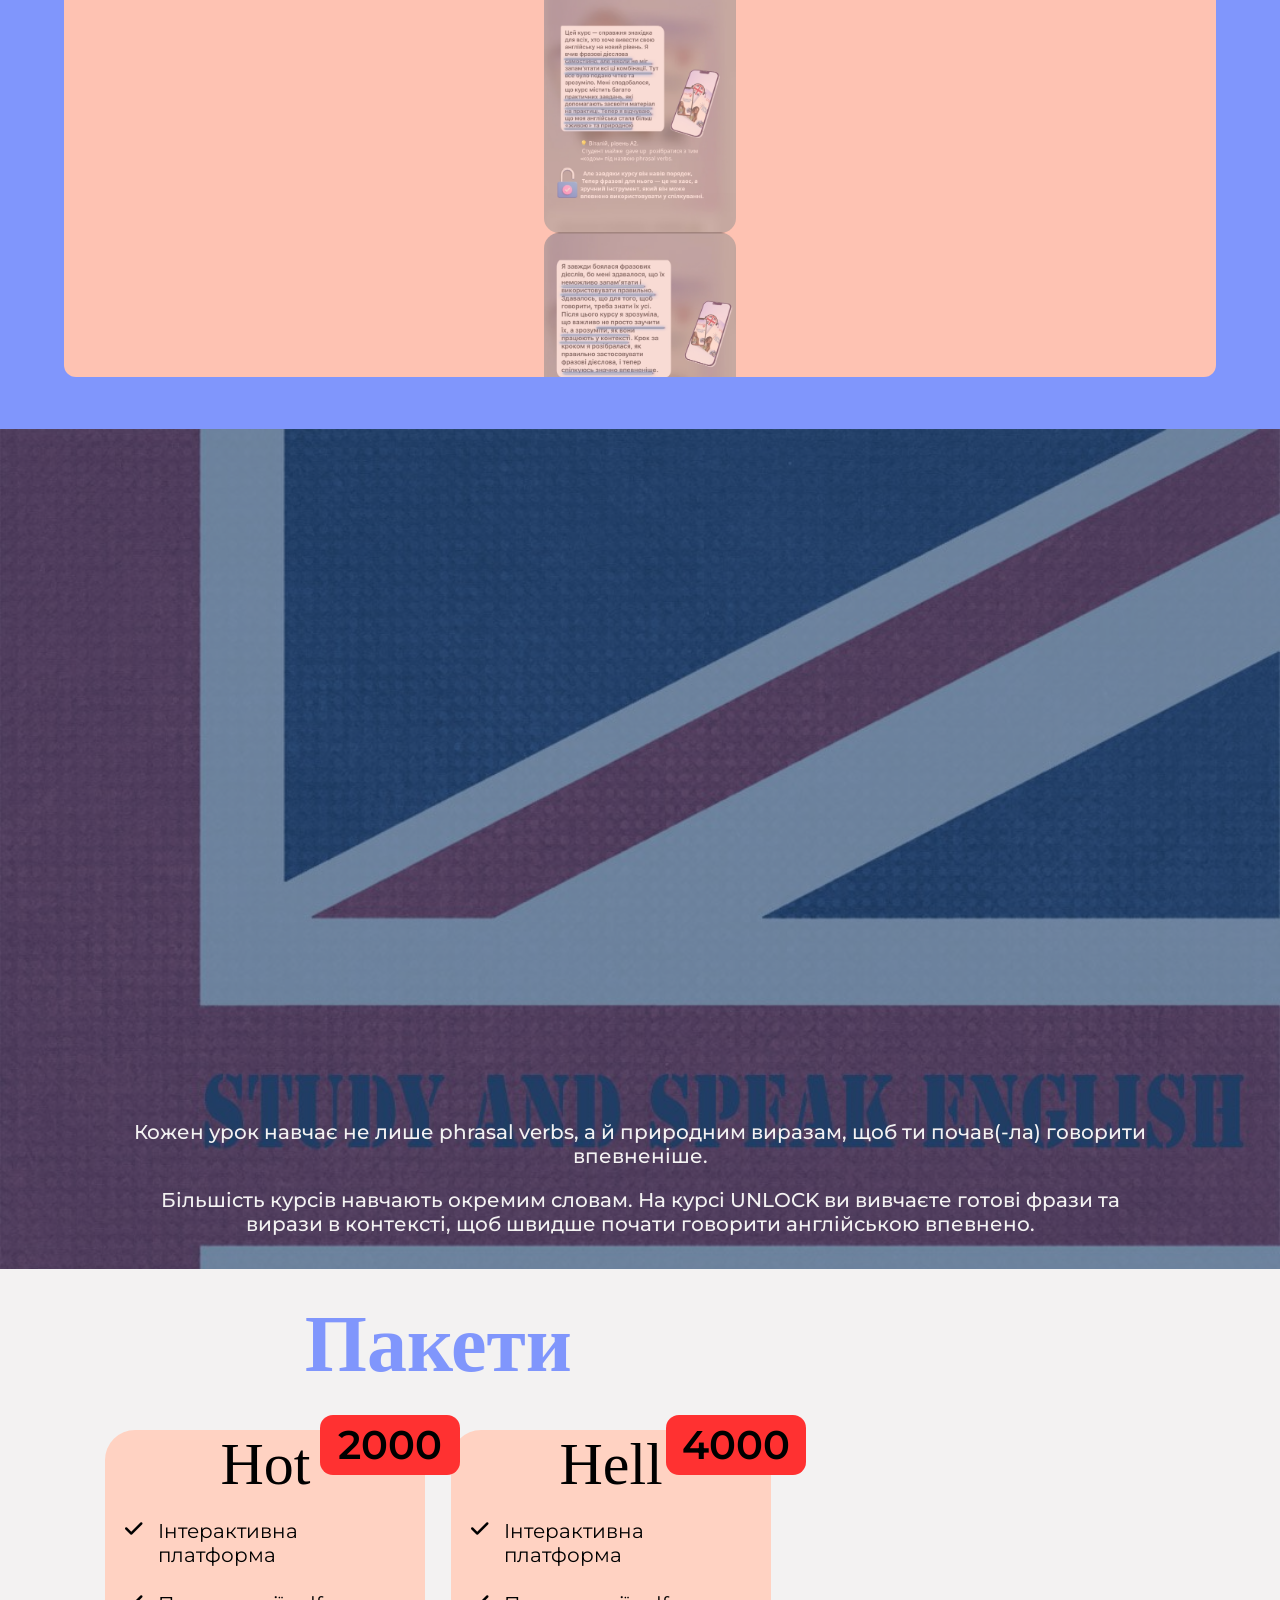
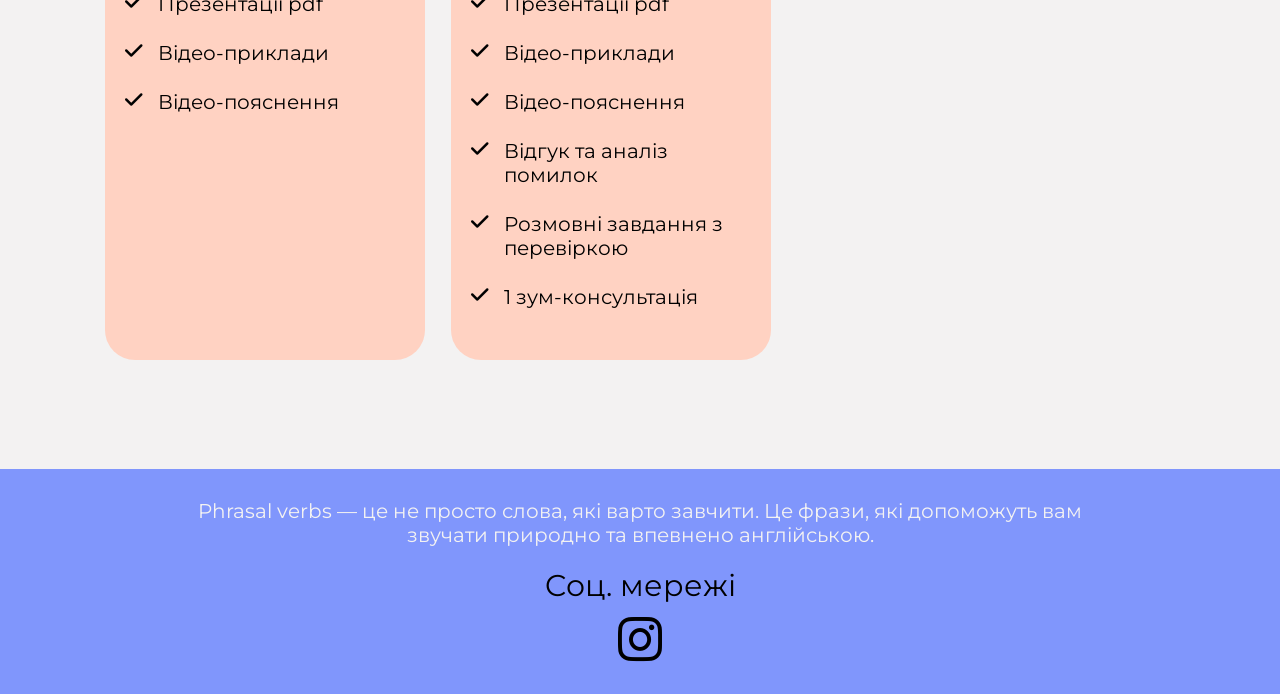
==== commit 07c411ad: "upp" ====
--- a/index.html
+++ b/index.html
@@ -140,6 +140,9 @@
       </div> 
     </div>
 
+
+
+
  <section class="hero">
  <div class="div1"> 
   
@@ -166,7 +169,28 @@
        <p>Уроків</p>
     </div>
  </div>
- <button>ОПЛАТИТИ КУРС</button>
+
+<div class="platform-block">
+
+    <button class="platform-toggle" type="button" aria-expanded="false">
+        <span class="platform-title">Платформа</span>
+        <span class="platform-arrow" aria-hidden="true"><i class="fa-solid fa-chevron-up"></i></span>
+    </button>
+    <div class="platform-content">
+        <div class="platform-videos">
+            <div class="platform-video-wrapper">
+              <video controls> <source src="video/video_2026-08-13_21-31-52.mp4" type="video/mp4"></video>
+            </div>
+               
+            <div class="platform-video-wrapper">
+              <video controls> <source src="video/video_2026-08-14_20-15-04.mp4" type="video/mp4"></video>
+            </div>
+        </div>
+    </div>
+</div>
+
+
+ <button class="opatiti">ОПЛАТИТИ КУРС</button>
 </div>
 <div class="right">
 <div class="photo-box">
@@ -314,7 +338,7 @@
 
    <div class="otdelno">
     <p>Кожен урок навчає не лише phrasal verbs, а й природним виразам, щоб ти почав(-ла) говорити впевненіше. </p>
-     <p>Більшість курсів навчають окремим слам. На курсі UNLOCK ви вивчаєте готові фрази та вирази в контексті, щоб швидше почати говорити англійською впевнено.</p>
+     <p>Більшість курсів навчають окремим словам. На курсі UNLOCK ви вивчаєте готові фрази та вирази в контексті, щоб швидше почати говорити англійською впевнено.</p>
   </div>
 
 
@@ -391,7 +415,7 @@
 </section>
 
   <footer>
-    <p class="kinej">Phrasal verbs — це не просто слова, які варто завчити. Це фрази, які допоможуть вам звучати (лунати) природно та впевнено англійською.</p>
+    <p class="kinej">Phrasal verbs — це не просто слова, які варто завчити. Це фрази, які допоможуть вам звучати природно та впевнено англійською.</p>
     <p class="social">Cоц. мережі</p>
 <a href="https://www.instagram.com/english_with_larka?igsh=MWYyb3pnY2UweHJxdQ%3D%3D&utm_source=qr"><i class="fa-brands fa-instagram"></i></a>
 
--- a/style.css
+++ b/style.css
@@ -164,8 +164,9 @@
     .modals-cours { 
         width: 100%; 
         max-width: 500px; 
-        max-height: calc(100vh - 20px); 
-        padding: 20px; 
+        max-height: calc(100vh - 140px);
+
+        
         border-radius: 16px; 
         gap: 20px; 
         overflow-y: auto; 
@@ -220,8 +221,6 @@
             font-size: 17px;
              margin: 0; } }
 
-
-
 .modal{
     position: fixed;
     inset: 0;
@@ -236,8 +235,9 @@
 
     z-index: 3000;
 
-  
     padding: 20px;
+    padding-top: 100px;
+    padding-bottom: 100px;
     box-sizing: border-box;
     
 }
@@ -311,9 +311,12 @@
     background: none;
 }
 @media (max-width: 900px) {
-    .navbar {
+header {
+    border-radius: 0 0 6px 6px;
+}
+ .navbar {
         justify-content: flex-end;
-        padding: 15px 30px;
+        padding: 10px 30px;
     }
     .menu-toggle {
         display: block;
@@ -335,7 +338,7 @@
     right: 0;
     left: auto;
 
-    width: 280px;
+    width: 250px;
     max-width: 85vw;
     height: 100vh;
 
@@ -394,7 +397,8 @@
 }
 @media (max-width: 900px) {
     .modal {
-        padding: 10px;
+padding: 20px;
+
     }
     .modal-content {
         width: 100%;
@@ -402,7 +406,7 @@
         max-height: calc(100vh - 20px);
 
         padding: 20px;
-        border-radius: 16px;
+        border-radius: 13px;
 
         display: block;
         overflow-y: auto;
@@ -418,11 +422,13 @@
         max-width: 400px;
         height: auto;
         object-fit: cover;
+    
 
         border-radius: 10px;
         box-shadow: 8px 8px 0 #ffd2c2;
     }
     .content-img {
+    
         width: 100%;
         display: flex;
         justify-content: center;
@@ -445,50 +451,59 @@
     }
 }
 @media (max-width: 500px) and (orientation: portrait) {
-    .modal {
-        padding: 8px;
-    }
+.modal {
+    padding:40px;
+    align-items: center;
+    justify-content: center;
+}
     .modal-content {
         max-height: calc(100vh - 16px);
         padding: 15px;
+            width: 100%;
+    max-width: 500px;
+    margin: 0 auto;
     }
     .content-text h1 {
         font-size: 34px;
     }
-    .modal-content img {
-        width: auto;
-        height: 600px;
-        box-shadow: 6px 6px 0 #ffd2c2;
-         padding: 30px;
-    }
+
 .nyalo {
     display: flex;
     justify-content: space-between;
-    align-items: center;
-    gap: 60px;
-    width: 100%;
+    align-items: flex-start;
+
+    gap: 15px;
+    width: 100%;
+    box-sizing: border-box;
+    padding: 0;
 }
 .content-text {
     flex: 1;
     min-width: 0;
 }
 .content-img {
-    flex: 0 1 450px;
+    flex: 0 1 42%;
+    min-width: 110px;
+
     display: flex;
     justify-content: center;
-    align-items: center;
+    align-items: flex-start;
 }
 .modal-content img {
+    width: 160px;
+    max-width: 160px;
+    min-width: 110px;
+    height: auto;
+
+    padding: 0;
+    margin: 0;
+
+    border-radius: 10px;
+    box-shadow: 8px 8px 0 #ffd2c2;
+
+    object-fit: cover;
     display: block;
-
-    width: 100%;
-    max-width: 450px;
-    height: auto;
-
-    border-radius: 15px;
-    box-shadow: 20px 20px 0 #ffd2c2;
-
-    object-fit: cover;
+    flex-shrink: 1;
 }
     .content-text p {
         font-size: 18px;
@@ -501,33 +516,32 @@
         margin-left: 5px;
         padding-left: 18px;
     }
-}
+    .modals-cours {
+    padding: 35px 25px;
+}
+}
+
 @media (max-width: 900px) and (orientation: landscape) {
 
     .modal {
         padding: 8px 15px;
     }
-
     .modal-content {
         max-height: calc(100vh - 16px);
         padding: 15px 25px;
     }
-
     .content-text h1 {
         font-size: 36px;
         padding-bottom: 10px;
     }
-
     .modal-content img {
         width: 90px;
         height: 110px;
     }
-
     .content-text p {
         font-size: 19px;
         margin: 6px 0;
     }
-
     .content-text li {
         font-size: 17px;
         padding: 3px 0;
@@ -629,7 +643,7 @@
     width: 100%;
     max-width: 1800px;
     margin: 0 auto;
-    padding: 0 clamp(30px, 5vw, 100px);
+    padding: 0 clamp(30px, 5vw, 100px) 80px;
     box-sizing: border-box;
 
     display: grid;
@@ -639,6 +653,7 @@
 }
 .hero{
 background-color: #f3f2f2;   
+height: auto;
 min-height: 100vh;
 position: relative;
 } 
@@ -760,9 +775,9 @@
 
 }
 .dopomoga h3{
-padding-bottom: 30px;    
-}
-button{
+padding-bottom: 10px;    
+}
+.opatiti{
   background-color: #8096fc;  
   border: none;
   border-radius: 12px;
@@ -784,16 +799,16 @@
     height: clamp(110px, 10vw, 160px);
     font-size: clamp(35px, 3vw, 55px);
 
-margin-top: 90px;
+margin-top: 40px;
 margin-left: 5px;
  
 }
-button:hover {
+.opatiti:hover {
     transform: translateY(-4px);
     box-shadow: 10px 14px 0px #68729f;
     
 }
-button:active{
+.opatiti:active{
  transform: translateY(4px);
   box-shadow: 4px 4px 0px #68729f;
 }
@@ -806,7 +821,6 @@
     align-items: center;
     position: relative;
 }
-
 .photo {
     width: clamp(320px, 24vw, 450px);
     height: clamp(390px, 29vw, 540px);
@@ -819,12 +833,113 @@
 }
 .gov{
     font-family: "Montserrat";
-    font-size: 35px;
+    font-size: 25px;
     font-weight: 500;
 
     margin: 30px 30px 20px;
     text-align: left;
 }  
+
+.platform-block {
+    width: min(650px, 100%);
+    box-sizing: border-box;
+    background-color: #ffd2c2;
+    border-radius: 12px;
+    overflow: hidden;
+    margin-top: 40px;
+    padding: 10px;
+}
+.platform-toggle {
+    width: 100%;
+   height: fit-content;
+
+    display: flex;
+    align-items: flex-start;
+    justify-content: center;
+    gap: 12px;
+
+    border: none;
+    background: transparent;
+
+    cursor: pointer;
+
+    font-family: inherit;
+    color: #000;
+}
+.platform-title {
+    font-size: 36px;
+    line-height: 1;
+}
+.platform-arrow {
+    display: inline-flex;
+    align-items: center;
+    justify-content: center;
+    font-size: 32px;
+    line-height: 1;
+
+    transition: transform 0.2s ease;
+}
+.platform-content {
+    display: none;
+    width: 100%;
+    box-sizing: border-box;
+    
+}
+.platform-block.platform-open .platform-arrow {
+    transform: rotate(180deg);
+}
+.platform-block.platform-open .platform-content {
+    display: block;
+}
+.platform-videos {
+    width: 100%;
+    box-sizing: border-box;
+
+    display: grid;
+    grid-template-columns: 1fr 1fr;
+
+    gap: 38px;
+
+padding: 40px 40px 30px;
+}
+.platform-video-wrapper {
+    width: 100%;
+    aspect-ratio: 16 / 9;
+    min-height: 250px;
+    background-color: #f5f5f5;
+
+    border-radius: 12px;
+
+    box-shadow: 15px 15px 0 #8096fc;
+
+    overflow: hidden;
+}
+.platform-video-wrapper video {
+    display: block;
+
+    width: 100%;
+    height: 100%;
+
+    object-fit: cover;
+}
+.platform-content {
+    animation: platformOpen 1s ease;
+}
+@keyframes platformOpen {
+    from {
+        opacity: 0;
+        transform: translateY(-10px);
+    }
+
+    to {
+        opacity: 1;
+        transform: translateY(0);
+    }
+}
+
+
+
+
 
 
 
@@ -1185,6 +1300,7 @@
         padding: 0 0 30px;
         font-size: clamp(45px, 8vw, 70px);
         text-align: left;
+        f
     }
 
     .pitanna {
@@ -1230,7 +1346,6 @@
         padding-top: 15px;
     }
 }
-
 
 
 
@@ -1320,7 +1435,7 @@
     top: -15px;
 
     background-color: #ff3131;
-    border-radius: 18px;
+    border-radius: 13px;
 
     font-size: 40px;
     font-family: "Montserrat";
@@ -1411,35 +1526,29 @@
         align-items: center;
         gap: 40px;
     }
-
     .paketiki {
         width: 100%;
         max-width: 850px;
     }
-
     .paketiki h1 {
         font-size: clamp(55px, 7vw, 80px);
         padding-bottom: 30px;
     }
-
     .hothell {
         width: 100%;
         justify-content: center;
         gap: clamp(20px, 4vw, 50px);
     }
-
     .cart {
         width: clamp(280px, 35vw, 350px);
         min-height: 500px;
     }
-
     .pidhod {
         width: 100%;
         max-width: 850px;
         padding-top: 0;
         text-align: left;
     }
-
     .pidhod p {
         padding-bottom: 20px;
     }
@@ -1453,38 +1562,31 @@
         align-items: center;
         gap: 35px;
     }
-
     .paketiki {
         width: 100%;
     }
-
     .paketiki h1 {
         font-size: clamp(45px, 13vw, 65px);
         padding-bottom: 25px;
     }
-
     .hothell {
         width: 100%;
         flex-direction: column;
         align-items: center;
         gap: 30px;
     }
-
     .cart {
         width: min(85vw, 320px);
         min-height: 0;
         padding: 0 18px 25px;
     }
-
     .nazvanie {
         font-size: clamp(45px, 13vw, 60px);
         margin-bottom: 15px;
     }
-
     .spisok {
         font-size: clamp(16px, 4.5vw, 20px);
     }
-
     .spisok li {
         margin-bottom: 18px;
         gap: 10px;
@@ -1498,7 +1600,6 @@
         font-size: 30px;
         border-radius: 14px;
     }
-
     .pidhod {
         width: 100%;
         max-width: none;
@@ -1506,15 +1607,20 @@
         text-align: left;
         font-size: clamp(16px, 4vw, 20px);
     }
-
     .pidhod p {
         font-size: clamp(28px, 8vw, 40px);
         padding-bottom: 15px;
     }
-
     .pidhod li {
         padding-top: 12px;
     }
+}
+@media (max-width: 900px) {
+.number{
+    font-size: 35px;
+    min-height: 50px;
+    min-width: 120px;
+}    
 }
 
 
@@ -1528,7 +1634,7 @@
     max-width: 900px;
     margin: 0 auto;
 
-    font-size: 22px;
+    font-size: 20px;
     font-family: "Montserrat";
     color: #f3f2f2;
 
@@ -1571,7 +1677,7 @@
     margin: auto auto 20px;
     padding: 0 30px;
     text-align: center;
-    font-size: clamp(22px, 2.2vw, 35px);
+    font-size: clamp(20px, 2.2vw, 25px);
     transform: none;
 }
     .dopomoga {
@@ -1612,7 +1718,6 @@
     width: calc(100% + 2 * clamp(20px, 5vw, 60px));
     margin-left: calc(-1 * clamp(20px, 5vw, 60px));
     min-height: 600px;
-    background: #fec2b2;
 
     display: flex;
     justify-content: center;
@@ -1620,6 +1725,7 @@
     border-radius: 12px;
 }
     .title {
+        padding-top: 40px;
         order: 2;
     width: 100%;
     text-align: center;
@@ -1657,7 +1763,7 @@
 .urokiv p {
     font-size: clamp(21px, 2.7vw, 32px);
 }
-    button {
+    .opatiti {
         order: 4;
         width: min(700px, 90vw);
         height: clamp(90px, 12vw, 160px);
@@ -1675,8 +1781,62 @@
     box-sizing: border-box;
     padding: 0;
     margin: 20px 0 0;
-    font-size: clamp(22px, 3vw, 35px);
+    font-size: clamp(22px, 3vw, 26px);
     text-align: center;
+}
+
+.platform-block {
+    order: 4;
+    width: 100%;
+    flex-shrink: 0;
+}
+
+.platform-title {
+    font-size: 28px;
+}
+
+.platform-arrow {
+    font-size: 26px;
+}
+
+.platform-videos {
+    grid-template-columns: 1fr;
+    gap: 28px;
+    padding: 20px 30px 25px;
+}
+
+.platform-video-wrapper {
+    box-shadow: 10px 10px 0 #8096fc;
+}
+
+@media (max-width: 500px) {
+
+    .platform-block {
+        border-radius: 16px;
+    }
+
+    .platform-toggle {
+        min-height: 48px;
+        padding: 5px 15px;
+    }
+
+    .platform-title {
+        font-size: 24px;
+    }
+
+    .platform-arrow {
+        font-size: 23px;
+    }
+
+    .platform-videos {
+        padding: 15px 20px 20px;
+        gap: 22px;
+    }
+
+    .platform-video-wrapper {
+        border-radius: 15px;
+        box-shadow: 6px 6px 0 #8096fc;
+    }
 }
 }
 @media (max-width: 600px) and (orientation: portrait) {
@@ -1685,10 +1845,12 @@
         height: 90px;
         font-size: 28px;
     }
-
     .card {
         gap: 15px;
         flex-wrap: nowrap;
     }
-}
-
+    .title{
+        padding-top: 20px;
+    }
+}
+
